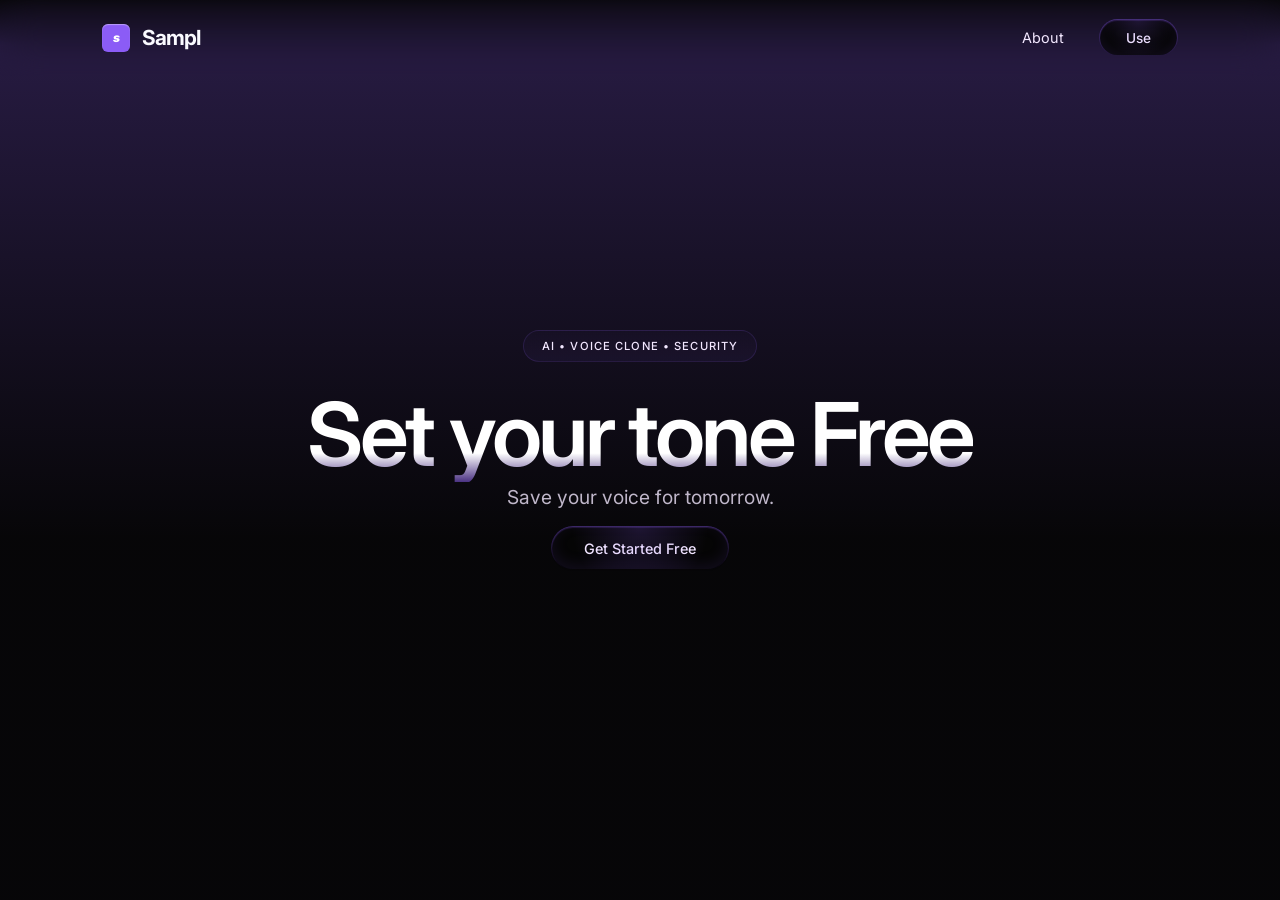
==== land/index.html @ 1ca5c4c2 "Create index.html" ====
<!DOCTYPE html>
<html lang="en">
<head>
    <meta charset="UTF-8">
    <meta name="viewport" content="width=device-width, initial-scale=1.0">
    <title>Set Your Tone | Sampl AI</title>
    <link rel="preconnect" href="https://fonts.googleapis.com">
    <link rel="preconnect" href="https://fonts.gstatic.com" crossorigin>
    <link href="https://fonts.googleapis.com/css2?family=Inter:wght@300;400;500;600;700;800&display=swap" rel="stylesheet">
    
    <style>
        :root {
            /* --- MASTER COLOR CONTROL --- */
            /* Change these numbers to change the entire site's theme */
            --primary-rgb: 139, 92, 246; 
            
            --bg: #050505;
            --primary: rgb(var(--primary-rgb));
            --primary-glow: #c084fc; 
            --text-main: #fafaff;
            --text-fade: #f3e8ff;

            /* Dynamic Background using the variable */
            --purple-glow-bg: 
                linear-gradient(180deg, 
                    rgba(var(--primary-rgb), 0.012) 0%, 
                    rgba(var(--primary-rgb), 0.25) 5%, 
                    rgba(var(--primary-rgb), 0.012) 60%
                );
        }

        * {
            margin: 0;
            padding: 0;
            box-sizing: border-box;
            font-family: 'Inter', sans-serif;
        }

        body, html {
            height: 100%;
            overflow: hidden;
            background: var(--bg);
            color: var(--text-main);
        }

        main[data-container="snap"] {
            height: 100vh;
            overflow-y: auto;
            scroll-snap-type: y mandatory;
            scroll-behavior: smooth;
        }

        [data-layout="sticky-nav"] {
            position: fixed;
            top: 0; width: 100%;
            display: flex;
            justify-content: space-between;
            align-items: center;
            padding: 1.2rem 8%;
            z-index: 1000;
            background: linear-gradient(
                180deg, 
                rgba(255, 255, 255, 0.08) 0%, 
                rgba(var(--primary-rgb), 0.12) 50%,
            );
            backdrop-filter: blur(20px);
            -webkit-backdrop-filter: blur(20px);
        }

        [data-section] {
            min-height: 100dvh;
            width: 100%;
            display: flex;
            flex-direction: column;
            justify-content: center;
            align-items: center;
            scroll-snap-align: start;
            scroll-snap-stop: always;
            position: relative;
            padding: 6rem 2rem;
            background: var(--purple-glow-bg);
        }

        [data-section="alt"] { background: var(--bg); }

        [data-grid="features"] {
            display: grid;
            grid-template-columns: repeat(auto-fit, minmax(280px, 1fr));
            gap: 20px;
            width: 100%;
            max-width: 1100px;
            margin-top: 3rem;
        }

        [data-ui="card"] {
            background: rgba(255, 255, 255, 0.02);
            border: 1px solid rgba(var(--primary-rgb), 0.1);
            padding: 2.5rem;
            border-radius: 24px;
            transition: 0.3s cubic-bezier(0.23, 1, 0.32, 1);
        }

        [data-ui="card"]:hover {
            border-color: var(--primary);
            background: rgba(var(--primary-rgb), 0.04);
            transform: translateY(-5px);
        }

        [data-ui="tag"] {
            border: 1.25px solid rgba(var(--primary-rgb), 0.15);
            background: linear-gradient(180deg, rgba(var(--primary-rgb), 0.02) 0%, rgba(var(--primary-rgb), 0.06) 90%);
            padding: 8px 18px;
            border-radius: 100px;
            font-size: 0.7rem;
            font-weight: 500;
            text-transform: uppercase;
            letter-spacing: 0.1em;
            color: var(--text-fade);
            margin-bottom: 1.5rem;
        }

        [data-ui="header"] {
            font-size: clamp(2.8rem, 7vw, 5.5rem);
            font-weight: 600;
            letter-spacing: -0.04em;
            line-height: 1.1;
            text-align: center;
            background: linear-gradient(180deg, #fff 70%, rgba(var(--primary-rgb), 0.5) 100%);
            -webkit-background-clip: text;
            -webkit-text-fill-color: transparent;
        }

        [data-ui="sub"] {
            color: #f3e8ff;
            opacity: 0.78;
            font-size: 1.1rem;
            line-height: 1.6;
            margin-bottom: 3.8rem;
            max-width: 600px;
            text-align: center;
        }

        /* --- VARIABLE-DRIVEN SUBTLE CTA --- */
        [data-ui="cta"] {
            position: relative;
            background: linear-gradient(180deg, rgba(var(--primary-rgb), 0.03) 0%, rgba(var(--primary-rgb), 0.01) 90%);
            backdrop-filter: blur(12px); 
            -webkit-backdrop-filter: blur(12px);
            color: #f3e8ff; 
            padding: 0.8rem 2rem;
            border-radius: 100px;
            text-decoration: none;
            font-size: 0.9rem;
            font-weight: 500;
            display: inline-flex;
            align-items: center;
            gap: 12px;
            transition: all 0.4s cubic-bezier(0.23, 1, 0.32, 1);
            overflow: hidden;

            /* Etched border: Top light source, Bottom fade */
            border: 1.25px solid transparent;
            background-image: linear-gradient(var(--bg), var(--bg)), 
                              linear-gradient(180deg, rgba(var(--primary-rgb), 0.4) 0%, rgba(var(--primary-rgb), 0) 100%);
            background-origin: border-box;
            background-clip: padding-box, border-box;

            box-shadow: 
                inset 0 -4px 15px rgba(var(--primary-rgb), 0.1),
                inset 0 1px 1px rgba(var(--primary-rgb), 0.2);
        }

        [data-ui="cta"]::before {
            content: "";
            position: absolute;
            top: 0; left: 0; right: 0;
            height: 100%;
            background: radial-gradient(circle at 50% 0%, rgba(var(--primary-rgb), 0.18) 0%, transparent 70%);
            pointer-events: none;
        }

        [data-ui="cta"]:hover {
            background: rgba(var(--primary-rgb), 0.1);
            border-color: rgba(var(--primary-rgb), 0.5);
            color: #ffffff;
            transform: translateY(-2px);
            box-shadow: 
                0 8px 25px rgba(0, 0, 0, 0.5),
                0 0 15px rgba(var(--primary-rgb), 0.15),
                inset 0 1px 1px rgba(255, 255, 255, 0.1);
        }

        [data-ui="logo-mark"] {
            display: flex;
            justify-content: center;
            align-items: center;
            width: 28px; height: 28px;
            background: var(--primary);
            border-radius: 6px;
            margin-right: 12px;
            font-size: 12px;
            font-weight: 900;
            color: white;
            box-shadow: inset 0 1px 1px rgba(255,255,255,0.4);
        }

        [data-layout="footer"] {
            height: 60dvh;
            scroll-snap-align: end;
            background: #000;
            display: flex;
            flex-direction: column;
            justify-content: center;
            align-items: center;
        }
    </style>
</head>
<body>

    <nav data-layout="sticky-nav">
        <div style="display:flex; align-items:center;">
            <div data-ui="logo-mark"><i>s</i></div>
            <div style="font-weight:700; font-size:1.3rem; letter-spacing: -1px;">Sampl</div>
        </div>
        <div style="display:flex; gap: 35px; align-items:center;">
            <a href="#" style="color:var(--text-fade); text-decoration:none; font-size:0.9rem;">About</a>
            <a href="#" data-ui="cta" style="padding: 0.6rem 1.6rem; font-size: 0.85rem;">Use</a>
        </div>
    </nav>

    <main data-container="snap">
         
        <section data-section="hero">
            <div data-ui="tag">AI • Voice Clone • Security</div>
            <h1 data-ui="header">Set your tone Free</h1>
            <p data-ui="sub" style="margin-bottom:0.8rem; font-size: 1.2rem;">Save your voice for tomorrow.</p>
            <a href="#" data-ui="cta">Get Started Free</a>
        </section>

        <section data-section="alt">
            <div data-ui="tag">Capabilities</div>
            <h2 data-ui="header" style="font-size: 3rem;">Engineered for Pro's.</h2>
            <div data-grid="features">
                <div data-ui="card">
                    <h3 style="margin-bottom:1rem">Zero Latency</h3>
                    <p style="color:var(--text-fade); font-size:0.9rem">Stream cloned audio in real-time with sub-50ms processing speed.</p>
                </div>
                <div data-ui="card">
                    <h3 style="margin-bottom:1rem">Emotion Logic</h3>
                    <p style="color:var(--text-fade); font-size:0.9rem">Our neural engine detects and mimics subtle emotional inflections.</p>
                </div>
                <div data-ui="card">
                    <h3 style="margin-bottom:1rem">Multi-Lingual</h3>
                    <p style="color:var(--text-fade); font-size:0.9rem">Clone once, speak in 45+ languages while maintaining your unique timbre.</p>
                </div>
            </div>
        </section>

        <section data-section="security">
            <div data-ui="tag">Privacy First</div>
            <h2 data-ui="header">Biological Privacy.</h2>
            <p data-ui="sub">Your voice print is your own. We use decentralized storage so you alone hold the encryption keys.</p>
        </section>

        <section data-section="pricing">
            <div data-ui="tag">Flexible Plans</div>
            <h2 data-ui="header" style="font-size: 3rem;">Scales with you.</h2>
            <div data-grid="features">
                <div data-ui="card">
                    <p style="color:var(--primary-glow); font-weight:700; margin-bottom:0.5rem">Hobbyist</p>
                    <h3 style="font-size:2rem; margin-bottom:1rem">$0</h3>
                    <ul style="list-style:none; color:var(--text-fade); font-size:0.85rem; line-height:2">
                        <li>• 1 Custom Voice</li>
                        <li>• 10,000 Characters</li>
                    </ul>
                </div>
                <div data-ui="card" style="border-color: var(--primary); background: rgba(var(--primary-rgb), 0.05)">
                    <p style="color:var(--primary-glow); font-weight:700; margin-bottom:0.5rem">Professional</p>
                    <h3 style="font-size:2rem; margin-bottom:1rem">$29</h3>
                    <ul style="list-style:none; color:var(--text-fade); font-size:0.85rem; line-height:2">
                        <li>• Unlimited Voices</li>
                        <li>• 500,000 Characters</li>
                    </ul>
                </div>
            </div>
        </section>

        <section data-section="alt">
            <h2 data-ui="header">Unlock your echo.</h2>
            <p data-ui="sub">Join the next generation of audio interface engineering.</p>
            <a href="#" data-ui="cta" style="padding: 1.2rem 3.5rem;">Create Your First Clone</a>
        </section>

        <footer data-layout="footer">
            <div style="display:flex; align-items:center; margin-bottom:2rem;">
                <div data-ui="logo-mark"><i>s</i></div>
                <div style="font-weight:700; font-size:1.8rem; letter-spacing: -1px;">Sampl</div>
            </div>
            <p style="color: rgba(255,255,255,0.15); font-size: 0.75rem;">© 2025 Sampl AI. Built for the future.</p>
        </footer>

    </main>
</body>
</html>
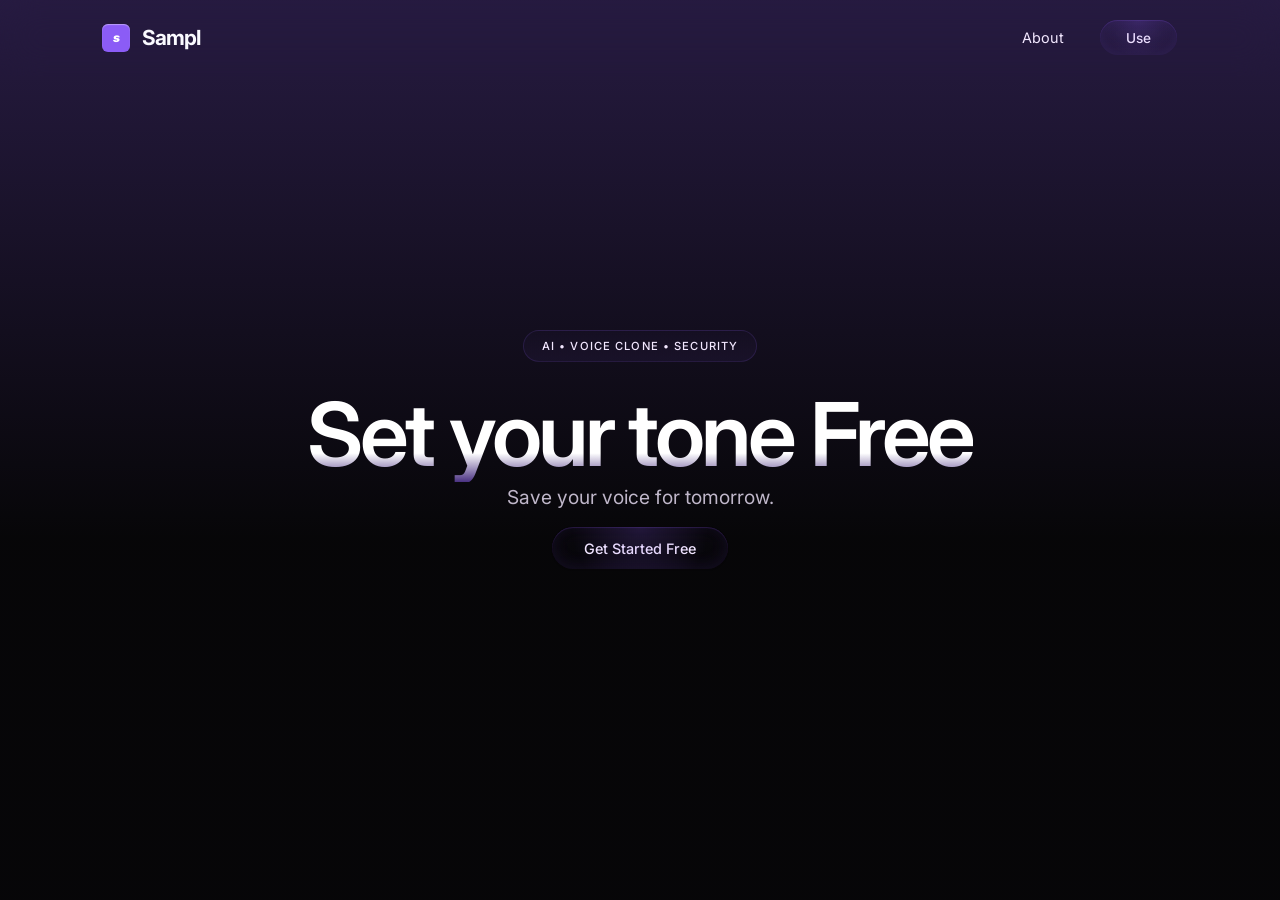
==== commit d8f8844c: "Update index.html" ====
--- a/land/index.html
+++ b/land/index.html
@@ -24,8 +24,16 @@
             --purple-glow-bg: 
                 linear-gradient(180deg, 
                     rgba(var(--primary-rgb), 0.012) 0%, 
-                    rgba(var(--primary-rgb), 0.25) 5%, 
+                    rgba(var(--primary-rgb), 0.25) 0%, 
                     rgba(var(--primary-rgb), 0.012) 60%
+                );
+
+--purple-glow-bg2: 
+                linear-gradient(180deg, 
+                    rgba(var(--primary-rgb), 0.012) 5%,
+rgba(var(--primary-rgb), 0.012) 10%,
+                    rgba(var(--primary-rgb), 0.25) 89%
+                   
                 );
         }
 
@@ -80,6 +88,9 @@
             padding: 6rem 2rem;
             background: var(--purple-glow-bg);
         }
+[a2] {
+background: var(--purple-glow-bg2);
+}
 
         [data-section="alt"] { background: var(--bg); }
 
@@ -158,10 +169,9 @@
             transition: all 0.4s cubic-bezier(0.23, 1, 0.32, 1);
             overflow: hidden;
 
-            /* Etched border: Top light source, Bottom fade */
+            
             border: 1.25px solid transparent;
-            background-image: linear-gradient(var(--bg), var(--bg)), 
-                              linear-gradient(180deg, rgba(var(--primary-rgb), 0.4) 0%, rgba(var(--primary-rgb), 0) 100%);
+            
             background-origin: border-box;
             background-clip: padding-box, border-box;
 
@@ -256,7 +266,7 @@
             </div>
         </section>
 
-        <section data-section="security">
+        <section a2 data-section="security">
             <div data-ui="tag">Privacy First</div>
             <h2 data-ui="header">Biological Privacy.</h2>
             <p data-ui="sub">Your voice print is your own. We use decentralized storage so you alone hold the encryption keys.</p>
